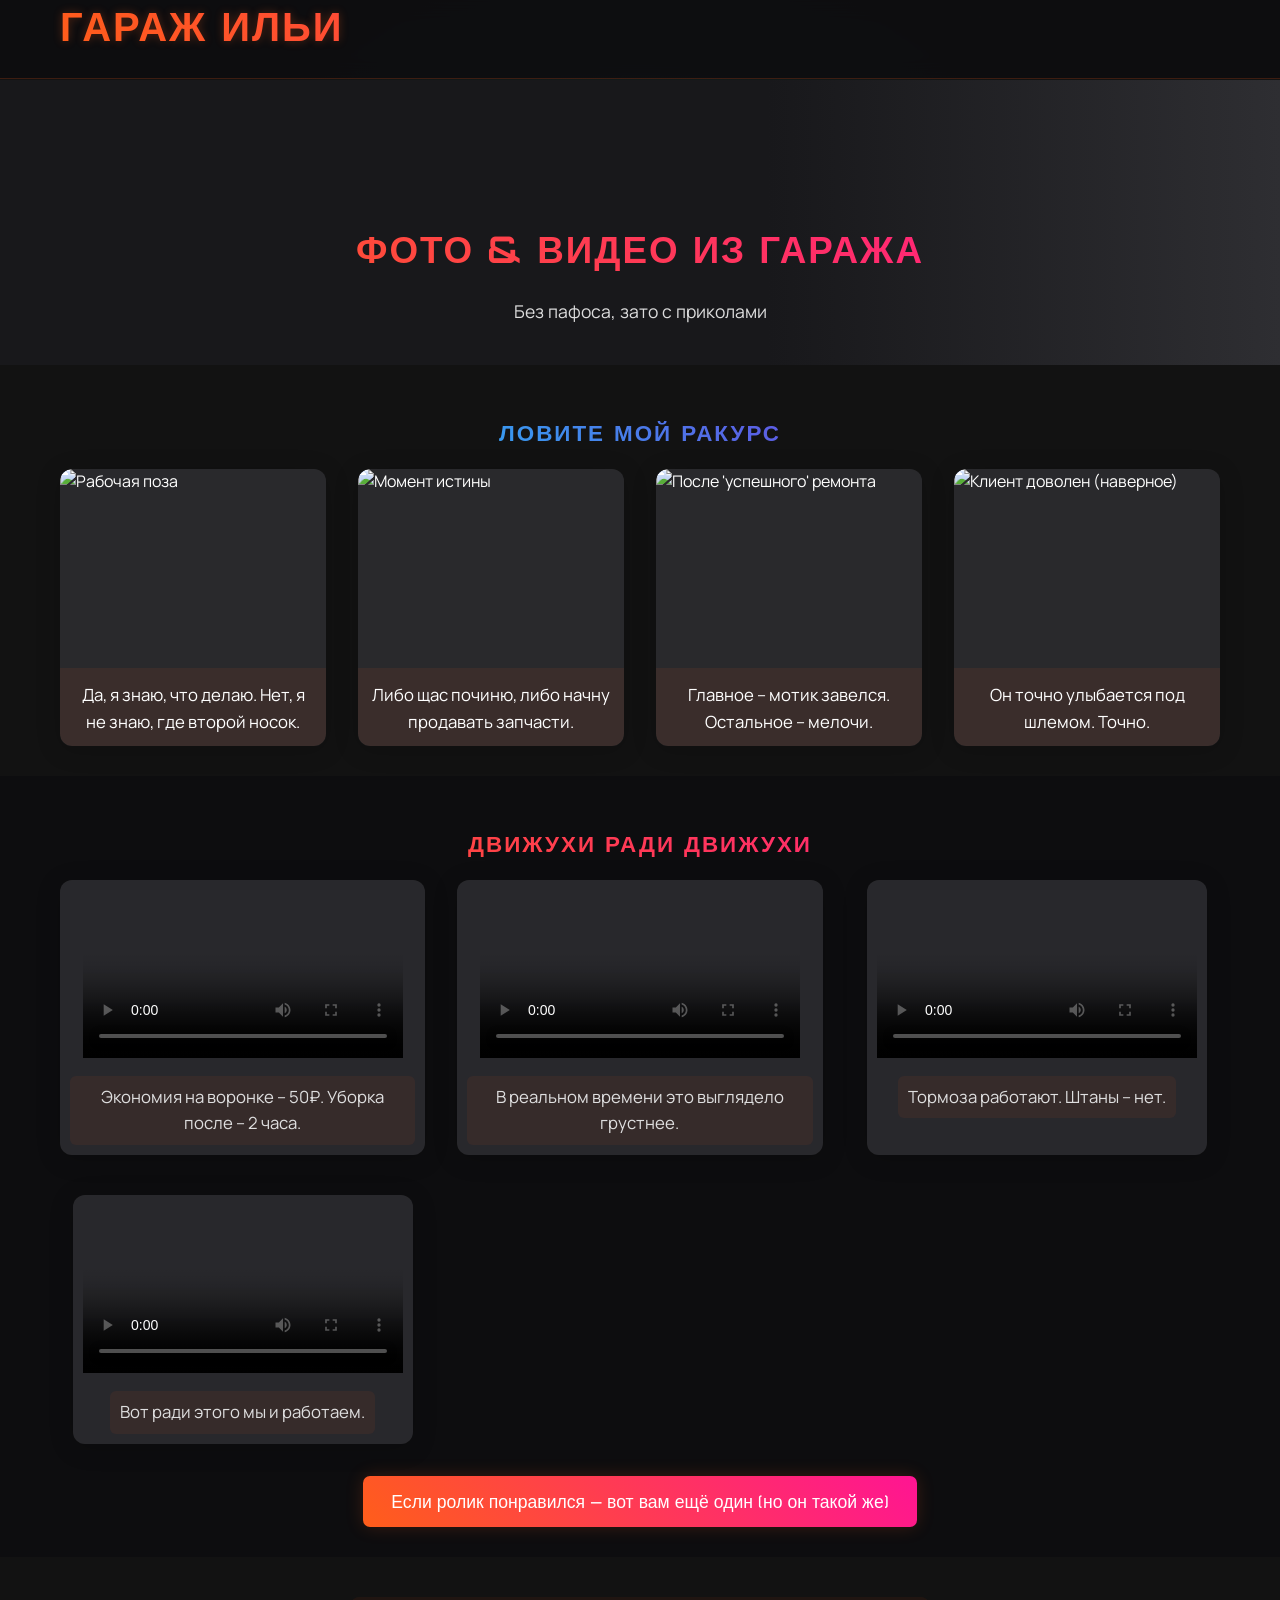
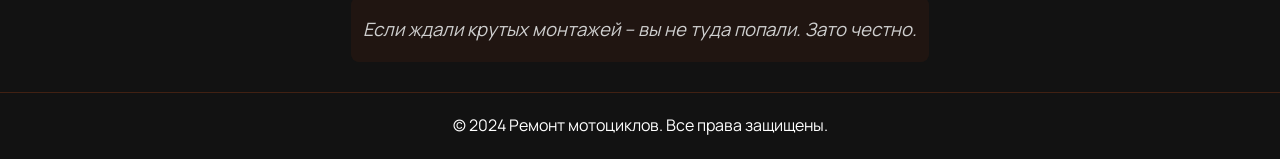
==== garage.html @ 40fdcd0c "Add files via upload" ====
<!DOCTYPE html>
<html lang="ru">
<head>
    <meta charset="UTF-8">
    <meta name="viewport" content="width=device-width, initial-scale=1.0">
    <title>Гараж Ильи | Фото и Видео</title>
    <link rel="stylesheet" href="styles.css">
    <link rel="stylesheet" href="https://cdnjs.cloudflare.com/ajax/libs/font-awesome/6.0.0/css/all.min.css">
</head>
<body>
    <header class="header">
        <div class="container">
            <nav class="main-nav">
                <a href="index.html" class="nav-link">Главная</a>
                <a href="services.html" class="nav-link">Услуги</a>
                <a href="prices.html" class="nav-link">Цены</a>
                <a href="garage.html" class="nav-link active">Галерея</a>
                <a href="reviews.html" class="nav-link">Отзывы</a>
                <a href="contact.html" class="nav-link">Контакты</a>
            </nav>
            <h1>Гараж Ильи</h1>
        </div>
    </header>
    <main>
        <section class="garage-hero">
            <div class="container">
                <h2>Фото & Видео из гаража</h2>
                <p class="subtitle">Без пафоса, зато с приколами</p>
            </div>
        </section>
        <section class="garage-photos">
            <div class="container">
                <h3>Ловите мой ракурс</h3>
                <div class="photo-grid">
                    <div class="photo-item" data-tooltip="Это не грязь, это 'патина опыта'">
                        <img src="Img/photo1.jpg" alt="Рабочая поза">
                        <div class="photo-caption">Да, я знаю, что делаю. Нет, я не знаю, где второй носок.</div>
                    </div>
                    <div class="photo-item" data-tooltip="В раздумьях о смысле жизни и прокладках">
                        <img src="Img/photo2.jpg" alt="Момент истины">
                        <div class="photo-caption">Либо щас починю, либо начну продавать запчасти.</div>
                    </div>
                    <div class="photo-item" data-tooltip="Масло – это не только для двигателя, но и для потолка">
                        <img src="Img/photo3.jpg" alt="После 'успешного' ремонта">
                        <div class="photo-caption">Главное – мотик завелся. Остальное – мелочи.</div>
                    </div>
                    <div class="photo-item" data-tooltip="Он точно улыбается под шлемом. Точно.">
                        <img src="Img/photo4.jpg" alt="Клиент доволен (наверное)">
                        <div class="photo-caption">Он точно улыбается под шлемом. Точно.</div>
                    </div>
                </div>
            </div>
        </section>
        <section class="garage-videos">
            <div class="container">
                <h3>Движухи ради движухи</h3>
                <div class="video-grid">
                    <div class="video-item">
                        <div class="video-wrapper">
                            <video src="Videos/video1.MOV" controls poster="Img/photo1.jpg" width="320"></video>
                            <button class="custom-play-btn" aria-label="Воспроизвести видео"><i class="fas fa-play"></i></button>
                        </div>
                        <div class="video-caption">Экономия на воронке – 50₽. Уборка после – 2 часа.</div>
                    </div>
                    <div class="video-item">
                        <div class="video-wrapper">
                            <video src="Videos/video2.MOV" controls poster="Img/photo2.jpg" width="320"></video>
                            <button class="custom-play-btn" aria-label="Воспроизвести видео"><i class="fas fa-play"></i></button>
                        </div>
                        <div class="video-caption">В реальном времени это выглядело грустнее.</div>
                    </div>
                    <div class="video-item">
                        <div class="video-wrapper">
                            <video src="Videos/video3.MOV" controls poster="Img/photo3.jpg" width="320"></video>
                            <button class="custom-play-btn" aria-label="Воспроизвести видео"><i class="fas fa-play"></i></button>
                        </div>
                        <div class="video-caption">Тормоза работают. Штаны – нет.</div>
                    </div>
                    <div class="video-item">
                        <div class="video-wrapper">
                            <video src="Videos/video4.MOV" controls poster="Img/photo4.jpg" width="320"></video>
                            <button class="custom-play-btn" aria-label="Воспроизвести видео"><i class="fas fa-play"></i></button>
                        </div>
                        <div class="video-caption">Вот ради этого мы и работаем.</div>
                    </div>
                </div>
                <button class="more-video-btn">Если ролик понравился – вот вам ещё один (но он такой же)</button>
            </div>
        </section>
        <section class="garage-final">
            <div class="container">
                <p class="final-text">Если ждали крутых монтажей – вы не туда попали. Зато честно.</p>
            </div>
        </section>
    </main>
    <footer class="footer">
        <div class="container">
            <p>&copy; 2024 Ремонт мотоциклов. Все права защищены.</p>
        </div>
    </footer>
    <script src="script.js"></script>
</body>
</html>
---- styles.css ----
@import url('https://fonts.googleapis.com/css2?family=Orbitron:wght@400;500;700&display=swap');
@import url('https://fonts.googleapis.com/css2?family=Manrope:wght@400;500;600;700&display=swap');
@import url('https://fonts.googleapis.com/css2?family=Bebas+Neue&display=swap');

:root {
    --bg-dark: #0D0D0F;
    --bg-darker: #121212;
    --accent-orange: #FF5E1A;
    --accent-blue: #00F5FF;
    --metal-gray: #2E2E32;
    --text-white: #FFFFFF;
    --gradient-orange-pink: linear-gradient(45deg, #FF5E1A, #FF1493);
    --gradient-blue-purple: linear-gradient(45deg, #00F5FF, #9400D3);
}

* {
    margin: 0;
    padding: 0;
    box-sizing: border-box;
    cursor: none;
}

body {
    font-family: 'Manrope', sans-serif;
    line-height: 1.6;
    color: var(--text-white);
    background: var(--bg-dark);
    background-image: 
        linear-gradient(to bottom, var(--bg-darker), var(--bg-dark)),
        url('data:image/svg+xml,<svg width="20" height="20" viewBox="0 0 20 20" xmlns="http://www.w3.org/2000/svg"><rect width="1" height="1" fill="%232E2E32"/></svg>');
    background-size: cover, 20px 20px;
    position: relative;
    overflow-x: hidden;
    padding-top: 80px;
}

body::before {
    content: '';
    position: fixed;
    top: 0;
    left: 0;
    width: 100%;
    height: 100%;
    background: radial-gradient(circle at 50% 50%, rgba(0, 245, 255, 0.1) 0%, transparent 70%);
    pointer-events: none;
    z-index: -1;
}

.container {
    max-width: 1200px;
    margin: 0 auto;
    padding: 0 20px;
}

h1, h2, h3 {
    font-family: 'Orbitron', sans-serif;
    font-weight: 700;
    text-transform: uppercase;
    letter-spacing: 2px;
}

/* Header */
.header {
    background-color: rgba(13, 13, 15, 0.8);
    backdrop-filter: blur(10px);
    padding: 20px 0;
    position: fixed;
    width: 100%;
    top: -80px;
    z-index: 1000;
    border-bottom: 1px solid rgba(255, 94, 26, 0.2);
    transition: top 0.4s cubic-bezier(.4,0,.2,1), box-shadow 0.3s;
}

.header.header-visible {
    top: 0;
    box-shadow: 0 4px 24px rgba(0,0,0,0.12);
}

.header h1 {
    font-size: 2.5rem;
    background: var(--gradient-orange-pink);
    -webkit-background-clip: text;
    -webkit-text-fill-color: transparent;
    text-shadow: 0 0 10px rgba(255, 94, 26, 0.3);
}

/* Hero Section */
.hero {
    background: linear-gradient(rgba(18,18,18,0.8), rgba(18,18,18,0.8)), url('bgimg/parallax-bg.jpg');
    background-size: cover;
    background-position: center;
    background-attachment: fixed;
    padding-top: 140px;
    padding: 120px 0 60px;
    position: relative;
    overflow: hidden;
}

.hero::before {
    content: '';
    position: absolute;
    top: 0;
    left: 0;
    width: 100%;
    height: 100%;
    background: linear-gradient(45deg, rgba(13, 13, 15, 0.8), rgba(18, 18, 18, 0.8));
    z-index: 1;
}

.hero-content {
    position: relative;
    z-index: 2;
    display: flex;
    align-items: center;
    gap: 40px;
}

.hero-text {
    flex: 1;
}

.hero-text h2 {
    font-size: 3rem;
    margin-bottom: 20px;
    background: var(--gradient-orange-pink);
    -webkit-background-clip: text;
    -webkit-text-fill-color: transparent;
    text-shadow: 0 0 20px rgba(255, 94, 26, 0.3);
}

.hero-text p {
    font-size: 1.2rem;
    color: rgba(255, 255, 255, 0.8);
    margin-bottom: 15px;
}

.hero-image {
    flex: 1;
    position: relative;
}

.hero-image img {
    width: 100%;
    border-radius: 10px;
    box-shadow: 0 0 30px rgba(255, 94, 26, 0.3);
    transition: transform 0.3s ease;
}

.hero-image img:hover {
    transform: scale(1.02);
}

/* Кнопка в hero */
.contact-hero-btn {
    margin-top: 25px;
    background: var(--accent-orange);
    color: var(--text-white);
    border: none;
    padding: 14px 32px;
    border-radius: 6px;
    font-size: 1.1rem;
    font-family: 'Orbitron', sans-serif;
    text-transform: uppercase;
    letter-spacing: 2px;
    box-shadow: 0 0 20px rgba(255, 94, 26, 0.3);
    cursor: pointer;
    transition: background 0.3s, box-shadow 0.3s, transform 0.2s;
    position: relative;
    z-index: 2;
}
.contact-hero-btn:hover {
    background: var(--gradient-orange-pink);
    box-shadow: 0 0 30px rgba(255, 94, 26, 0.5);
    transform: translateY(-2px) scale(1.04);
}

/* Подпись под фото */
.hero-caption {
    margin-top: 12px;
    text-align: center;
    color: var(--accent-orange);
    font-family: 'Orbitron', sans-serif;
    font-size: 1.1rem;
    letter-spacing: 1px;
    text-shadow: 0 0 8px rgba(255,94,26,0.2);
}

/* Декоративный элемент */
.hero-decor {
    position: absolute;
    top: 10px;
    right: 10px;
    width: 32px;
    height: 32px;
    background: radial-gradient(circle, var(--accent-orange) 60%, transparent 100%);
    opacity: 0.5;
    z-index: 1;
    pointer-events: none;
    animation: heroDecorPulse 2.5s infinite alternate;
}
@keyframes heroDecorPulse {
    0% { transform: scale(1); opacity: 0.5; }
    100% { transform: scale(1.3); opacity: 0.8; }
}

/* Анимация появления hero */
.hero-content > * {
    opacity: 0;
    transform: translateY(30px);
    animation: heroFadeIn 1s forwards;
}
.hero-content > .hero-text { animation-delay: 0.2s; }
.hero-content > .hero-image { animation-delay: 0.5s; }
@keyframes heroFadeIn {
    to {
        opacity: 1;
        transform: none;
    }
}

/* Advantages Section */
.advantages {
    padding: 60px 0;
    background-color: var(--metal-gray);
    position: relative;
    background-image: none !important;
}

.advantages h2 {
    text-align: center;
    margin-bottom: 40px;
    font-size: 2.5rem;
    background: var(--gradient-blue-purple);
    -webkit-background-clip: text;
    -webkit-text-fill-color: transparent;
}

.advantages-grid {
    display: grid;
    grid-template-columns: repeat(auto-fit, minmax(250px, 1fr));
    gap: 30px;
}

.advantage-item {
    text-align: center;
    padding: 30px;
    background: rgba(46, 46, 50, 0.5);
    backdrop-filter: blur(10px);
    border-radius: 10px;
    border: 1px solid rgba(255, 255, 255, 0.1);
    transition: all 0.3s ease;
    position: relative;
    overflow: hidden;
}

.advantage-item:hover {
    transform: translateY(-5px);
    box-shadow: 0 0 20px rgba(0, 245, 255, 0.3);
    border-color: var(--accent-blue);
}

.advantage-item i {
    font-size: 2.5rem;
    background: var(--gradient-orange-pink);
    -webkit-background-clip: text;
    -webkit-text-fill-color: transparent;
    margin-bottom: 15px;
}

.advantage-item::before {
    content: '';
    position: absolute;
    top: 0;
    left: 0;
    width: 100%;
    height: 100%;
    background: radial-gradient(circle at center, rgba(255, 94, 26, 0.1) 0%, transparent 70%);
    transition: transform 0.3s ease;
    z-index: 0;
}

.advantage-item:hover::before {
    transform: scale(1.2);
}

.advantage-item > * {
    position: relative;
    z-index: 1;
}

/* Emergency Section */
.emergency {
    padding: 60px 0;
    background: linear-gradient(rgba(18, 18, 18, 0.8), rgba(18, 18, 18, 0.8)), url('bgimg/parallax-bg2.jpg');
    background-size: cover;
    background-position: center;
    background-attachment: fixed;
    text-align: center;
    position: relative;
    overflow: hidden;
}

.emergency-video {
    max-width: 600px;
    margin: 30px auto;
    border-radius: 10px;
    overflow: hidden;
    box-shadow: 0 0 30px rgba(255, 94, 26, 0.3);
    position: relative;
}

.emergency-video video {
    width: 100%;
    height: auto;
    display: block;
    border-radius: 10px;
}

.emergency-video::before {
    content: '';
    position: absolute;
    top: 0;
    left: 0;
    width: 100%;
    height: 100%;
    background: linear-gradient(45deg, rgba(13, 13, 15, 0.7), rgba(18, 18, 18, 0.7));
    z-index: 1;
    pointer-events: none;
}

.emergency-content {
    position: relative;
    z-index: 2;
}

.emergency-content h2 {
    font-size: 2.5rem;
    margin-bottom: 20px;
    background: var(--gradient-orange-pink);
    -webkit-background-clip: text;
    -webkit-text-fill-color: transparent;
}

.emergency-button {
    background: transparent;
    color: var(--text-white);
    border: 2px solid var(--accent-orange);
    padding: 15px 30px;
    font-size: 1.2rem;
    border-radius: 5px;
    cursor: pointer;
    transition: all 0.3s ease;
    position: relative;
    overflow: hidden;
    font-family: 'Orbitron', sans-serif;
    text-transform: uppercase;
    letter-spacing: 2px;
    margin-top: 20px;
}

.emergency-button:hover {
    background: var(--accent-orange);
    box-shadow: 0 0 20px rgba(255, 94, 26, 0.5);
}

/* Services Section */
.services {
    padding: 60px 0;
    background-color: var(--bg-dark);
    position: relative;
    background-image: none !important;
}

.services h2 {
    text-align: center;
    margin-bottom: 40px;
    font-size: 2.5rem;
    background: var(--gradient-blue-purple);
    -webkit-background-clip: text;
    -webkit-text-fill-color: transparent;
}

.services-grid {
    display: grid;
    grid-template-columns: repeat(auto-fit, minmax(300px, 1fr));
    gap: 30px;
}

.service-item {
    padding: 30px;
    background: rgba(46, 46, 50, 0.5);
    backdrop-filter: blur(10px);
    border-radius: 10px;
    border: 1px solid rgba(255, 255, 255, 0.1);
    transition: all 0.3s ease;
    position: relative;
    overflow: hidden;
}

.service-item:hover {
    transform: translateY(-5px);
    box-shadow: 0 0 20px rgba(0, 245, 255, 0.3);
    border-color: var(--accent-blue);
}

.service-item::before {
    content: '';
    position: absolute;
    top: 0;
    left: 0;
    width: 100%;
    height: 100%;
    background: radial-gradient(circle at center, rgba(255, 94, 26, 0.1) 0%, transparent 70%);
    transition: transform 0.3s ease;
    z-index: 0;
}

.service-item:hover::before {
    transform: scale(1.2);
}

.service-item > * {
    position: relative;
    z-index: 1;
}

/* Reviews Section */
.reviews {
    padding: 60px 0;
    background-color: var(--metal-gray);
    position: relative;
    background-image: none !important;
}

.reviews h2 {
    text-align: center;
    margin-bottom: 40px;
    font-size: 2.5rem;
    background: var(--gradient-orange-pink);
    -webkit-background-clip: text;
    -webkit-text-fill-color: transparent;
}

.reviews-grid {
    display: grid;
    grid-template-columns: repeat(auto-fit, minmax(300px, 1fr));
    gap: 30px;
}

.review-item {
    text-align: center;
    padding: 30px;
    background: rgba(46, 46, 50, 0.5);
    backdrop-filter: blur(10px);
    border-radius: 10px;
    border: 1px solid rgba(255, 255, 255, 0.1);
    transition: all 0.3s ease;
    position: relative;
    overflow: hidden;
}

.review-item:hover {
    transform: translateY(-5px);
    box-shadow: 0 0 20px rgba(255, 94, 26, 0.3);
    border-color: var(--accent-orange);
}

.review-item img {
    width: 100px;
    height: 100px;
    border-radius: 50%;
    margin-bottom: 15px;
    border: 2px solid var(--accent-orange);
    box-shadow: 0 0 10px rgba(255, 94, 26, 0.3);
}

.review-item::before {
    content: '';
    position: absolute;
    top: 0;
    left: 0;
    width: 100%;
    height: 100%;
    background: radial-gradient(circle at center, rgba(255, 94, 26, 0.1) 0%, transparent 70%);
    transition: transform 0.3s ease;
    z-index: 0;
}

.review-item:hover::before {
    transform: scale(1.2);
}

.review-item > * {
    position: relative;
    z-index: 1;
}

/* Gallery Section */
.gallery {
    padding: 60px 0;
    background-color: var(--bg-dark);
    position: relative;
    background-image: linear-gradient(rgba(18, 18, 18, 0.8), rgba(18, 18, 18, 0.8)), url('bgimg/parallax-bg1.jpg');
    background-size: cover;
    background-position: center;
    background-attachment: fixed;
}

.gallery h2 {
    text-align: center;
    margin-bottom: 40px;
    font-size: 2.5rem;
    background: var(--gradient-blue-purple);
    -webkit-background-clip: text;
    -webkit-text-fill-color: transparent;
}

.gallery-grid {
    display: grid;
    grid-template-columns: repeat(auto-fit, minmax(300px, 1fr));
    gap: 30px;
}

.gallery-item {
    position: relative;
    overflow: hidden;
}

.gallery-item img {
    width: 100%;
    border-radius: 5px;
    transition: transform 0.5s ease;
}

.gallery-item:hover img {
    transform: scale(1.1);
}

.gallery-item::after {
    content: '';
    position: absolute;
    top: 0;
    left: 0;
    width: 100%;
    height: 100%;
    background: linear-gradient(45deg, rgba(255, 94, 26, 0.2), transparent);
    transition: opacity 0.3s ease;
    opacity: 0;
}

.gallery-item:hover::after {
    opacity: 1;
}

/* Contact Form */
.contact {
    padding: 60px 0;
    background-color: var(--metal-gray);
    position: relative;
    background-image: none !important;
}

.contact h2 {
    text-align: center;
    margin-bottom: 40px;
    font-size: 2.5rem;
    background: var(--gradient-orange-pink);
    -webkit-background-clip: text;
    -webkit-text-fill-color: transparent;
}

.contact-form {
    max-width: 600px;
    margin: 0 auto;
    display: flex;
    flex-direction: column;
    gap: 20px;
}

.contact-form input,
.contact-form textarea {
    padding: 15px;
    background: rgba(46, 46, 50, 0.5);
    backdrop-filter: blur(10px);
    border: 1px solid rgba(255, 255, 255, 0.1);
    border-radius: 5px;
    color: var(--text-white);
    font-size: 1rem;
    transition: all 0.3s ease;
}

.contact-form input:focus,
.contact-form textarea:focus {
    outline: none;
    border-color: var(--accent-orange);
    box-shadow: 0 0 10px rgba(255, 94, 26, 0.3);
}

.contact-form textarea {
    height: 150px;
    resize: vertical;
}

.contact-form button {
    background: transparent;
    color: var(--text-white);
    border: 2px solid var(--accent-orange);
    padding: 15px;
    border-radius: 5px;
    cursor: pointer;
    font-size: 1.1rem;
    transition: all 0.3s ease;
    font-family: 'Orbitron', sans-serif;
    text-transform: uppercase;
    letter-spacing: 2px;
    position: relative;
    overflow: hidden;
}

.contact-form button:hover {
    background: var(--accent-orange);
    box-shadow: 0 0 20px rgba(255, 94, 26, 0.5);
}

.contact-form button::after {
    content: '';
    position: absolute;
    top: -50%;
    left: -50%;
    width: 200%;
    height: 200%;
    background: radial-gradient(circle at center, rgba(255, 94, 26, 0.2) 0%, transparent 70%);
    transform: rotate(45deg);
    transition: transform 0.3s ease;
}

.contact-form button:hover::after {
    transform: rotate(45deg) scale(1.2);
}

/* Counter Section */
.counter {
    padding: 60px 0;
    background: linear-gradient(45deg, var(--bg-dark), var(--metal-gray));
    text-align: center;
    position: relative;
    background-image: none !important;
}

.counter-content {
    display: flex;
    flex-direction: column;
    align-items: center;
    gap: 10px;
}

.counter-content i {
    font-size: 3rem;
    background: var(--gradient-orange-pink);
    -webkit-background-clip: text;
    -webkit-text-fill-color: transparent;
}

.counter-number {
    font-size: 3.5rem;
    font-weight: bold;
    font-family: 'Orbitron', sans-serif;
    background: var(--gradient-blue-purple);
    -webkit-background-clip: text;
    -webkit-text-fill-color: transparent;
    text-shadow: 0 0 20px rgba(0, 245, 255, 0.3);
}

/* Footer */
.footer {
    background-color: var(--bg-darker);
    color: var(--text-white);
    padding: 20px 0;
    text-align: center;
    border-top: 1px solid rgba(255, 94, 26, 0.2);
}

/* Responsive Design */
@media (max-width: 768px) {
    .hero-content {
        flex-direction: column;
    }
    
    .hero-text,
    .hero-image {
        flex: none;
        width: 100%;
    }
    
    .gallery-item {
        grid-template-columns: 1fr;
    }
    
    .header h1 {
        font-size: 2rem;
    }
    
    .hero-text h2 {
        font-size: 2.5rem;
    }
}

/* Кастомный курсор */
.cursor {
    width: 20px;
    height: 20px;
    background: var(--accent-orange);
    border-radius: 50%;
    position: fixed;
    pointer-events: none;
    mix-blend-mode: difference;
    z-index: 9999;
    transition: transform 0.1s ease;
}

.cursor-follower {
    width: 40px;
    height: 40px;
    background: transparent;
    border: 2px solid var(--accent-orange);
    border-radius: 50%;
    position: fixed;
    pointer-events: none;
    z-index: 9998;
    transition: transform 0.3s ease;
}

/* Параллакс эффект */
.parallax-container {
    position: relative;
    overflow: hidden;
    height: 100vh;
}

.parallax-bg {
    position: absolute;
    top: 0;
    left: 0;
    width: 100%;
    height: 100%;
    background-size: cover;
    background-position: center;
    transform: translateZ(-1px) scale(2);
    z-index: -1;
}

.parallax-content {
    position: relative;
    z-index: 1;
    transform: translateZ(0);
}

/* 3D мотоцикл контейнер */
.motorcycle-3d-container {
    position: relative;
    width: 100%;
    height: 500px;
    background: var(--bg-darker);
    border-radius: 10px;
    overflow: hidden;
    margin: 30px 0;
}

#motorcycle-3d {
    width: 100%;
    height: 100%;
}

.controls {
    position: absolute;
    bottom: 20px;
    left: 50%;
    transform: translateX(-50%);
    display: flex;
    gap: 10px;
    z-index: 10;
}

.controls button {
    background: var(--accent-orange);
    color: var(--text-white);
    border: none;
    width: 40px;
    height: 40px;
    border-radius: 50%;
    cursor: pointer;
    display: flex;
    align-items: center;
    justify-content: center;
    transition: all 0.3s ease;
}

.controls button:hover {
    transform: scale(1.1);
    box-shadow: 0 0 15px var(--accent-orange);
}

.controls button i {
    font-size: 1.2rem;
}

/* Анимация вспышки */
@keyframes flash {
    0% { opacity: 0; }
    50% { opacity: 1; }
    100% { opacity: 0; }
}

.flash-effect {
    position: absolute;
    top: 0;
    left: 0;
    width: 100%;
    height: 100%;
    background: radial-gradient(circle at center, rgba(255, 94, 26, 0.5) 0%, transparent 70%);
    animation: flash 0.5s ease;
}

/* Наши работы без фоновой картинки */
.motorcycle-showcase {
    background: var(--bg-darker);
    padding: 80px 0;
}

.showcase-grid {
    display: grid;
    grid-template-columns: repeat(auto-fit, minmax(300px, 1fr));
    gap: 30px;
    margin-top: 40px;
}

.showcase-item {
    position: relative;
    border-radius: 10px;
    overflow: hidden;
    aspect-ratio: 16/9;
    box-shadow: 0 0 20px rgba(0, 0, 0, 0.3);
    transition: transform 0.3s ease;
}

.showcase-item:hover {
    transform: translateY(-10px);
}

.showcase-item img {
    width: 100%;
    height: 100%;
    object-fit: cover;
    transition: transform 0.3s ease;
}

.showcase-item:hover img {
    transform: scale(1.1);
}

.showcase-overlay {
    position: absolute;
    bottom: 0;
    left: 0;
    right: 0;
    padding: 20px;
    background: linear-gradient(to top, rgba(0, 0, 0, 0.8), transparent);
    color: var(--text-white);
    transform: translateY(100%);
    transition: transform 0.3s ease;
}

.showcase-item:hover .showcase-overlay {
    transform: translateY(0);
}

.showcase-overlay h3 {
    font-family: 'Orbitron', sans-serif;
    font-size: 1.5rem;
    margin-bottom: 10px;
    color: var(--accent-orange);
}

.showcase-overlay p {
    font-size: 1rem;
    opacity: 0.9;
}

/* Навигационное меню */
.main-nav {
    display: flex;
    gap: 32px;
    align-items: center;
    margin-bottom: 10px;
}
.nav-link {
    color: var(--text-white);
    text-decoration: none;
    font-family: 'Orbitron', sans-serif;
    font-size: 1.1rem;
    letter-spacing: 1px;
    padding: 8px 18px;
    border-radius: 5px;
    transition: background 0.2s, color 0.2s, box-shadow 0.2s;
    position: relative;
}
.nav-link:hover, .nav-link.active {
    background: var(--gradient-orange-pink);
    color: #fff;
    box-shadow: 0 0 10px rgba(255,94,26,0.3);
}
@media (max-width: 700px) {
    .main-nav {
        gap: 12px;
        flex-wrap: wrap;
        font-size: 0.95rem;
    }
    .nav-link {
        padding: 6px 10px;
        font-size: 1rem;
    }
}

/* --- Стили для страницы услуг --- */
.services-hero {
    padding-top: 140px;
    padding: 120px 0 40px;
    background: linear-gradient(90deg, #18181b 60%, #2e2e32 100%);
    text-align: center;
}
.services-hero h2 {
    font-size: 2.7rem;
    background: var(--gradient-orange-pink);
    -webkit-background-clip: text;
    -webkit-text-fill-color: transparent;
    margin-bottom: 18px;
    letter-spacing: 2px;
    animation: fadeInDown 1s;
}
.services-hero .subtitle {
    color: #fff;
    font-size: 1.2rem;
    opacity: 0.85;
    margin-bottom: 0;
    animation: fadeInDown 1.2s;
}

.services-list {
    background: var(--bg-darker);
    padding: 60px 0 80px;
}
.services-list .container {
    display: grid;
    grid-template-columns: repeat(auto-fit, minmax(320px, 1fr));
    gap: 36px;
}
.service-block {
    background: rgba(46,46,50,0.85);
    border-radius: 16px;
    box-shadow: 0 4px 32px rgba(0,0,0,0.18);
    padding: 36px 28px 32px 28px;
    display: flex;
    flex-direction: column;
    align-items: flex-start;
    position: relative;
    overflow: hidden;
    border: 1.5px solid rgba(255,255,255,0.07);
    transition: transform 0.3s, box-shadow 0.3s, border 0.3s;
    opacity: 0;
    transform: translateY(40px);
    animation: serviceFadeIn 0.9s forwards;
}
.service-block:nth-child(1) { animation-delay: 0.1s; }
.service-block:nth-child(2) { animation-delay: 0.2s; }
.service-block:nth-child(3) { animation-delay: 0.3s; }
.service-block:nth-child(4) { animation-delay: 0.4s; }
.service-block:nth-child(5) { animation-delay: 0.5s; }
.service-block:nth-child(6) { animation-delay: 0.6s; }
.service-block:hover {
    transform: translateY(-8px) scale(1.025);
    box-shadow: 0 8px 40px 0 rgba(255,94,26,0.18), 0 2px 8px 0 rgba(0,0,0,0.12);
    border: 1.5px solid var(--accent-orange);
}
.service-icon {
    font-size: 2.7rem;
    margin-bottom: 18px;
    color: var(--accent-orange);
    background: var(--gradient-orange-pink);
    -webkit-background-clip: text;
    -webkit-text-fill-color: transparent;
    filter: drop-shadow(0 0 8px rgba(255,94,26,0.18));
    transition: transform 0.3s, filter 0.3s;
    animation: iconPop 0.7s;
}
.service-block:hover .service-icon {
    transform: scale(1.18) rotate(-6deg);
    filter: drop-shadow(0 0 18px rgba(255,94,26,0.35));
}
.service-block h3 {
    font-size: 1.5rem;
    margin-bottom: 10px;
    color: var(--accent-orange);
    font-family: 'Orbitron', sans-serif;
    letter-spacing: 1px;
}
.service-subtitle {
    font-size: 1.1rem;
    color: #fff;
    opacity: 0.85;
    margin-bottom: 16px;
}
.service-block ul {
    margin-bottom: 18px;
    padding-left: 0;
    list-style: none;
}
.service-block ul li {
    font-size: 1.05rem;
    margin-bottom: 7px;
    color: #fff;
    opacity: 0.93;
    display: flex;
    align-items: center;
    gap: 7px;
    transition: color 0.2s;
}
.service-block ul li::before {
    content: '';
    display: inline-block;
    width: 8px;
    height: 8px;
    border-radius: 50%;
    background: var(--accent-orange);
    margin-right: 10px;
    opacity: 0.7;
}
.service-block ul li span {
    font-size: 1.1em;
}
.service-feature {
    margin-top: 10px;
    font-size: 1.05rem;
    color: var(--accent-orange);
    font-style: italic;
    background: rgba(255,94,26,0.08);
    border-radius: 6px;
    padding: 8px 14px;
    box-shadow: 0 0 10px rgba(255,94,26,0.08);
    transition: background 0.3s, color 0.3s;
    cursor: pointer;
    animation: featurePop 0.8s;
}
.service-feature:hover {
    background: var(--gradient-orange-pink);
    color: #fff;
    box-shadow: 0 0 18px rgba(255,94,26,0.18);
}

@keyframes fadeInDown {
    from { opacity: 0; transform: translateY(-30px); }
    to { opacity: 1; transform: none; }
}
@keyframes serviceFadeIn {
    to { opacity: 1; transform: none; }
}
@keyframes iconPop {
    0% { transform: scale(0.7); opacity: 0; }
    80% { transform: scale(1.2); opacity: 1; }
    100% { transform: scale(1); }
}
@keyframes featurePop {
    0% { transform: scale(0.7); opacity: 0; }
    80% { transform: scale(1.1); opacity: 1; }
    100% { transform: scale(1); }
}

/* Призыв к действию */
.services-cta {
    background: linear-gradient(90deg, #18181b 60%, #2e2e32 100%);
    padding: 60px 0 40px;
    text-align: center;
}
.services-cta h2 {
    font-size: 2.2rem;
    background: var(--gradient-orange-pink);
    -webkit-background-clip: text;
    -webkit-text-fill-color: transparent;
    margin-bottom: 24px;
    letter-spacing: 1px;
    animation: fadeInDown 1s;
}
.cta-buttons {
    display: flex;
    justify-content: center;
    gap: 24px;
    margin-bottom: 18px;
    flex-wrap: wrap;
}
.cta-btn {
    display: flex;
    align-items: center;
    gap: 10px;
    background: var(--accent-orange);
    color: #fff;
    font-family: 'Orbitron', sans-serif;
    font-size: 1.1rem;
    padding: 14px 28px;
    border-radius: 7px;
    text-decoration: none;
    box-shadow: 0 0 18px rgba(255,94,26,0.18);
    transition: background 0.3s, box-shadow 0.3s, transform 0.2s;
    margin-bottom: 8px;
    position: relative;
    z-index: 2;
}
.cta-btn.telegram {
    background: linear-gradient(90deg, #00F5FF 0%, #FF5E1A 100%);
}
.cta-btn.phone {
    background: linear-gradient(90deg, #FF5E1A 0%, #9400D3 100%);
}
.cta-btn:hover {
    background: var(--gradient-orange-pink);
    box-shadow: 0 0 30px rgba(255,94,26,0.25);
    transform: translateY(-2px) scale(1.04);
}
.cta-btn i {
    font-size: 1.3em;
}
.cta-note {
    color: #fff;
    opacity: 0.8;
    font-size: 1.05rem;
    margin-top: 10px;
}

/* Адаптивность */
@media (max-width: 900px) {
    .services-list .container {
        grid-template-columns: 1fr;
        gap: 24px;
    }
    .service-block {
        padding: 28px 12px 24px 12px;
    }
    .services-hero {
        padding-top: 90px;
    }
}
@media (max-width: 600px) {
    .services-hero h2 {
        font-size: 1.5rem;
    }
    .services-cta h2 {
        font-size: 1.2rem;
    }
    .cta-btn {
        font-size: 1rem;
        padding: 10px 12px;
    }
}

/* --- Стили для страницы цен и калькулятора --- */
.prices-hero {
    padding: 140px 0 40px;
    background: linear-gradient(90deg, #18181b 60%, #2e2e32 100%);
    text-align: center;
}
.prices-hero h2 {
    font-size: 2.5rem;
    background: var(--gradient-orange-pink);
    -webkit-background-clip: text;
    -webkit-text-fill-color: transparent;
    margin-bottom: 18px;
    letter-spacing: 2px;
    animation: fadeInDown 1s;
}
.prices-hero .subtitle {
    color: #fff;
    font-size: 1.15rem;
    opacity: 0.85;
    margin-bottom: 0;
    animation: fadeInDown 1.2s;
}

.prices-table-section {
    background: var(--bg-darker);
    padding: 50px 0 30px;
}
.prices-table-section h3 {
    text-align: center;
    font-size: 1.5rem;
    margin-bottom: 18px;
    background: var(--gradient-blue-purple);
    -webkit-background-clip: text;
    -webkit-text-fill-color: transparent;
}
.prices-table {
    width: 100%;
    border-collapse: collapse;
    background: rgba(46,46,50,0.85);
    border-radius: 12px;
    overflow: hidden;
    margin-bottom: 18px;
    box-shadow: 0 4px 32px rgba(0,0,0,0.10);
    font-size: 1.08rem;
}
.prices-table th, .prices-table td {
    padding: 16px 12px;
    text-align: left;
}
.prices-table th {
    background: var(--gradient-orange-pink);
    color: #fff;
    font-family: 'Orbitron', sans-serif;
    font-size: 1.1rem;
    letter-spacing: 1px;
}
.prices-table tr:nth-child(even) td {
    background: rgba(255,255,255,0.03);
}
.prices-table tr:hover td {
    background: rgba(255,94,26,0.08);
    transition: background 0.2s;
}
.prices-feature {
    color: var(--accent-orange);
    font-style: italic;
    text-align: right;
    margin-top: 8px;
    font-size: 1.05rem;
    opacity: 0.85;
}

.prices-calc-section {
    background: var(--bg-dark);
    padding: 50px 0 30px;
}
.prices-calc-section h3 {
    text-align: center;
    font-size: 1.5rem;
    margin-bottom: 18px;
    background: var(--gradient-orange-pink);
    -webkit-background-clip: text;
    -webkit-text-fill-color: transparent;
}
.calc-steps {
    max-width: 600px;
    margin: 0 auto;
    background: rgba(46,46,50,0.85);
    border-radius: 14px;
    box-shadow: 0 4px 32px rgba(0,0,0,0.10);
    padding: 32px 18px 24px 18px;
    display: flex;
    flex-direction: column;
    gap: 22px;
}
.calc-step-title {
    font-family: 'Orbitron', sans-serif;
    color: var(--accent-orange);
    font-size: 1.08rem;
    margin-bottom: 8px;
    display: block;
}
.calc-options {
    display: flex;
    gap: 16px;
    flex-wrap: wrap;
    margin-bottom: 6px;
}
.calc-btn {
    background: var(--gradient-orange-pink);
    color: #fff;
    border: none;
    border-radius: 7px;
    padding: 12px 18px;
    font-size: 1.05rem;
    font-family: 'Orbitron', sans-serif;
    cursor: pointer;
    transition: background 0.2s, box-shadow 0.2s, transform 0.15s;
    box-shadow: 0 0 10px rgba(255,94,26,0.10);
    margin-bottom: 6px;
    position: relative;
    z-index: 2;
    outline: none;
}
.calc-btn span {
    font-size: 0.95em;
    opacity: 0.8;
    margin-left: 4px;
}
.calc-btn.selected, .calc-btn:active {
    background: var(--gradient-blue-purple);
    color: #fff;
    box-shadow: 0 0 18px rgba(0,245,255,0.18);
    transform: scale(1.07);
}
.calc-btn:hover {
    background: var(--accent-orange);
    color: #fff;
    box-shadow: 0 0 18px rgba(255,94,26,0.18);
    transform: scale(1.04);
}
.calc-result {
    margin-top: 10px;
    font-size: 1.15rem;
    color: var(--accent-orange);
    font-family: 'Orbitron', sans-serif;
    background: rgba(255,94,26,0.08);
    border-radius: 6px;
    padding: 12px 16px;
    min-height: 36px;
    box-shadow: 0 0 10px rgba(255,94,26,0.08);
    text-align: center;
    transition: background 0.3s, color 0.3s;
}

.prices-actions-section {
    background: var(--bg-darker);
    padding: 50px 0 30px;
}
.prices-actions-section h3 {
    text-align: center;
    font-size: 1.5rem;
    margin-bottom: 18px;
    background: var(--gradient-blue-purple);
    -webkit-background-clip: text;
    -webkit-text-fill-color: transparent;
}
.actions-list {
    list-style: none;
    padding: 0;
    margin: 0 0 12px 0;
    display: flex;
    flex-direction: column;
    gap: 10px;
    align-items: center;
}
.actions-list li {
    font-size: 1.08rem;
    color: #fff;
    background: rgba(255,94,26,0.08);
    border-radius: 6px;
    padding: 10px 18px;
    box-shadow: 0 0 10px rgba(255,94,26,0.08);
    transition: background 0.3s, color 0.3s;
    font-family: 'Manrope', sans-serif;
}
.actions-list li span {
    opacity: 0.7;
    margin-left: 6px;
    font-size: 0.97em;
}
.actions-list li:hover {
    background: var(--gradient-orange-pink);
    color: #fff;
}
.actions-feature {
    color: var(--accent-orange);
    font-style: italic;
    text-align: right;
    margin-top: 8px;
    font-size: 1.05rem;
    opacity: 0.85;
}

.prices-parts-section {
    background: var(--bg-dark);
    padding: 50px 0 30px;
}
.prices-parts-section h3 {
    text-align: center;
    font-size: 1.5rem;
    margin-bottom: 18px;
    background: var(--gradient-orange-pink);
    -webkit-background-clip: text;
    -webkit-text-fill-color: transparent;
}
.parts-list {
    list-style: none;
    padding: 0;
    margin: 0 0 12px 0;
    display: flex;
    flex-direction: column;
    gap: 10px;
    align-items: center;
}
.parts-list li {
    font-size: 1.08rem;
    color: #fff;
    background: rgba(0,245,255,0.08);
    border-radius: 6px;
    padding: 10px 18px;
    box-shadow: 0 0 10px rgba(0,245,255,0.08);
    transition: background 0.3s, color 0.3s;
    font-family: 'Manrope', sans-serif;
}
.parts-list li span {
    opacity: 0.7;
    margin-left: 6px;
    font-size: 0.97em;
}
.parts-list li:hover {
    background: var(--gradient-blue-purple);
    color: #fff;
}
.parts-feature {
    color: var(--accent-blue);
    font-style: italic;
    text-align: right;
    margin-top: 8px;
    font-size: 1.05rem;
    opacity: 0.85;
}

.prices-video-section {
    background: var(--bg-darker);
    padding: 50px 0 30px;
    text-align: center;
}
.prices-video-section h3 {
    font-size: 1.5rem;
    background: var(--gradient-orange-pink);
    -webkit-background-clip: text;
    -webkit-text-fill-color: transparent;
    margin-bottom: 18px;
}
.video-block {
    display: flex;
    justify-content: center;
    margin-bottom: 12px;
}
.video-caption {
    color: #fff;
    opacity: 0.85;
    font-size: 1.05rem;
    margin-top: 8px;
    text-align: center;
}

.prices-cta-section {
    background: linear-gradient(90deg, #18181b 60%, #2e2e32 100%);
    padding: 60px 0 40px;
    text-align: center;
}
.prices-cta-section h2 {
    font-size: 2.2rem;
    background: var(--gradient-orange-pink);
    -webkit-background-clip: text;
    -webkit-text-fill-color: transparent;
    margin-bottom: 24px;
    letter-spacing: 1px;
    animation: fadeInDown 1s;
}

/* Адаптивность */
@media (max-width: 900px) {
    .prices-table th, .prices-table td {
        padding: 10px 6px;
    }
    .calc-steps {
        padding: 18px 4px 12px 4px;
    }
}
@media (max-width: 600px) {
    .prices-hero h2 {
        font-size: 1.2rem;
    }
    .prices-cta-section h2 {
        font-size: 1.1rem;
    }
    .calc-btn {
        font-size: 0.95rem;
        padding: 8px 8px;
    }
}

/* Parallax background for services-list */
.services-list.parallax-container {
    position: relative;
    overflow: hidden;
}
.services-list .parallax-bg {
    position: absolute;
    top: 0;
    left: 0;
    width: 100%;
    height: 100%;
    background-size: cover;
    background-position: center;
    z-index: 0;
    opacity: 0.35;
    pointer-events: none;
    transition: opacity 0.3s;
}
.services-list .parallax-content {
    position: relative;
    z-index: 1;
}

/* --- Стили для страницы гаража --- */
.garage-hero {
    padding: 140px 0 40px;
    background: linear-gradient(90deg, #18181b 60%, #2e2e32 100%);
    text-align: center;
}
.garage-hero h2 {
    font-size: 2.3rem;
    background: var(--gradient-orange-pink);
    -webkit-background-clip: text;
    -webkit-text-fill-color: transparent;
    margin-bottom: 18px;
    letter-spacing: 2px;
    animation: fadeInDown 1s;
}
.garage-hero .subtitle {
    color: #fff;
    font-size: 1.1rem;
    opacity: 0.85;
    margin-bottom: 0;
    animation: fadeInDown 1.2s;
}

.garage-photos {
    background: var(--bg-darker);
    padding: 50px 0 30px;
}
.garage-photos h3 {
    text-align: center;
    font-size: 1.4rem;
    margin-bottom: 18px;
    background: var(--gradient-blue-purple);
    -webkit-background-clip: text;
    -webkit-text-fill-color: transparent;
}
.photo-grid {
    display: grid;
    grid-template-columns: repeat(auto-fit, minmax(260px, 1fr));
    gap: 32px;
    justify-items: center;
}
.photo-item {
    position: relative;
    border-radius: 12px;
    overflow: hidden;
    box-shadow: 0 4px 24px rgba(0,0,0,0.18);
    background: rgba(46,46,50,0.85);
    transition: transform 0.3s, box-shadow 0.3s;
    cursor: pointer;
    animation: serviceFadeIn 0.9s forwards;
}
.photo-item:hover {
    transform: translateY(-8px) scale(1.03);
    box-shadow: 0 8px 40px 0 rgba(255,94,26,0.18), 0 2px 8px 0 rgba(0,0,0,0.12);
}
.photo-item img {
    width: 100%;
    display: block;
    border-radius: 12px 12px 0 0;
    object-fit: cover;
    aspect-ratio: 4/3;
    transition: filter 0.3s;
}
.photo-caption {
    padding: 14px 12px 10px 12px;
    color: #fff;
    font-size: 1.05rem;
    background: rgba(255,94,26,0.08);
    border-radius: 0 0 12px 12px;
    text-align: center;
    min-height: 48px;
}
/* Всплывающая подсказка */
.photo-item::after {
    content: attr(data-tooltip);
    position: absolute;
    left: 50%;
    bottom: 100%;
    transform: translateX(-50%) translateY(-10px);
    background: var(--gradient-orange-pink);
    color: #fff;
    padding: 8px 18px;
    border-radius: 8px;
    font-size: 1rem;
    white-space: pre-line;
    opacity: 0;
    pointer-events: none;
    transition: opacity 0.25s, transform 0.25s;
    z-index: 10;
    box-shadow: 0 4px 16px rgba(255,94,26,0.18);
    font-family: 'Manrope', sans-serif;
}
.photo-item:hover::after {
    opacity: 1;
    transform: translateX(-50%) translateY(-18px) scale(1.04);
}

.garage-videos {
    background: var(--bg-dark);
    padding: 50px 0 30px;
}
.garage-videos h3 {
    text-align: center;
    font-size: 1.4rem;
    margin-bottom: 18px;
    background: var(--gradient-orange-pink);
    -webkit-background-clip: text;
    -webkit-text-fill-color: transparent;
}
.video-grid {
    display: grid;
    grid-template-columns: repeat(auto-fit, minmax(320px, 1fr));
    gap: 32px;
    justify-items: center;
}
.video-item {
    background: rgba(46,46,50,0.85);
    border-radius: 12px;
    box-shadow: 0 4px 24px rgba(0,0,0,0.18);
    padding: 18px 10px 10px 10px;
    display: flex;
    flex-direction: column;
    align-items: center;
    margin-bottom: 8px;
    animation: serviceFadeIn 0.9s forwards;
}
.video-caption {
    color: #fff;
    font-size: 1.05rem;
    margin-top: 10px;
    text-align: center;
    background: rgba(255,94,26,0.08);
    border-radius: 6px;
    padding: 8px 10px;
    min-height: 36px;
}
.more-video-btn {
    margin: 24px auto 0 auto;
    display: block;
    background: var(--gradient-orange-pink);
    color: #fff;
    border: none;
    border-radius: 7px;
    padding: 14px 28px;
    font-size: 1.1rem;
    font-family: 'Orbitron', sans-serif;
    cursor: pointer;
    box-shadow: 0 0 18px rgba(255,94,26,0.18);
    transition: background 0.3s, box-shadow 0.3s, transform 0.2s;
    position: relative;
    z-index: 2;
}
.more-video-btn:hover {
    background: var(--gradient-blue-purple);
    color: #fff;
    box-shadow: 0 0 30px rgba(0,245,255,0.18);
    transform: translateY(-2px) scale(1.04);
}

.garage-final {
    background: var(--bg-darker);
    padding: 40px 0 30px;
    text-align: center;
}
.final-text {
    color: #fff;
    opacity: 0.8;
    font-size: 1.15rem;
    font-style: italic;
    background: rgba(255,94,26,0.08);
    border-radius: 8px;
    padding: 18px 12px;
    display: inline-block;
    margin: 0 auto;
}

@media (max-width: 900px) {
    .photo-grid, .video-grid {
        grid-template-columns: 1fr;
        gap: 18px;
    }
    .garage-hero {
        padding-top: 100px;
    }
}

/* Кастомная кнопка play для видео */
.video-wrapper {
    position: relative;
    display: inline-block;
}
.custom-play-btn {
    position: absolute;
    left: 50%;
    top: 50%;
    transform: translate(-50%, -50%);
    background: var(--gradient-orange-pink);
    color: #fff;
    border: none;
    border-radius: 50%;
    width: 64px;
    height: 64px;
    font-size: 2.2rem;
    display: flex;
    align-items: center;
    justify-content: center;
    box-shadow: 0 0 24px rgba(255,94,26,0.18);
    cursor: pointer;
    opacity: 0.92;
    z-index: 5;
    transition: background 0.2s, transform 0.2s, opacity 0.2s;
    outline: none;
    animation: iconPop 0.7s;
}
.custom-play-btn:hover {
    background: var(--gradient-blue-purple);
    color: #fff;
    transform: translate(-50%, -50%) scale(1.08);
    opacity: 1;
}
.custom-play-btn:active {
    transform: translate(-50%, -50%) scale(0.96);
}
.video-wrapper video[controls] + .custom-play-btn {
    display: none;
}

/* --- Стили для страницы отзывов --- */
.reviews-hero {
    padding: 140px 0 40px;
    background: linear-gradient(90deg, #18181b 60%, #2e2e32 100%);
    text-align: center;
}
.reviews-hero h2 {
    font-size: 2.3rem;
    background: var(--gradient-orange-pink);
    -webkit-background-clip: text;
    -webkit-text-fill-color: transparent;
    margin-bottom: 18px;
    letter-spacing: 2px;
    animation: fadeInDown 1s;
}
.reviews-hero .subtitle {
    color: #fff;
    font-size: 1.1rem;
    opacity: 0.85;
    margin-bottom: 0;
    animation: fadeInDown 1.2s;
}

.reviews-videos {
    background: var(--bg-darker);
    padding: 50px 0 30px;
}
.reviews-videos h3 {
    text-align: center;
    font-size: 1.4rem;
    margin-bottom: 18px;
    background: var(--gradient-blue-purple);
    -webkit-background-clip: text;
    -webkit-text-fill-color: transparent;
}

.reviews-texts {
    background: var(--bg-dark);
    padding: 50px 0 30px;
}
.reviews-texts h3 {
    text-align: center;
    font-size: 1.4rem;
    margin-bottom: 18px;
    background: var(--gradient-orange-pink);
    -webkit-background-clip: text;
    -webkit-text-fill-color: transparent;
}
.text-reviews {
    display: flex;
    flex-direction: column;
    gap: 18px;
    max-width: 700px;
    margin: 0 auto 18px auto;
}
.text-review {
    background: rgba(46,46,50,0.85);
    border-radius: 10px;
    box-shadow: 0 4px 24px rgba(0,0,0,0.10);
    padding: 18px 16px 12px 16px;
    color: #fff;
    font-size: 1.08rem;
    position: relative;
    animation: serviceFadeIn 0.9s forwards;
}
.review-author {
    color: var(--accent-orange);
    font-family: 'Orbitron', sans-serif;
    font-size: 1.05rem;
    margin-bottom: 6px;
}
.fake-review {
    color: var(--accent-blue);
    font-style: italic;
    background: rgba(0,245,255,0.08);
    border: 1.5px dashed var(--accent-blue);
    margin-top: 8px;
    animation: featurePop 0.8s;
}
.fake-btn {
    display: block;
    margin: 0 auto 0 auto;
    background: var(--gradient-orange-pink);
    color: #fff;
    border: none;
    border-radius: 7px;
    padding: 12px 28px;
    font-size: 1.1rem;
    font-family: 'Orbitron', sans-serif;
    cursor: pointer;
    box-shadow: 0 0 18px rgba(255,94,26,0.18);
    transition: background 0.3s, box-shadow 0.3s, transform 0.2s;
    position: relative;
    z-index: 2;
    animation: blink 1.2s infinite alternate;
}
@keyframes blink {
    0% { box-shadow: 0 0 18px rgba(255,94,26,0.18); opacity: 1; }
    100% { box-shadow: 0 0 30px rgba(255,94,26,0.35); opacity: 0.7; }
}
.fake-btn:hover {
    background: var(--gradient-blue-purple);
    color: #fff;
    transform: scale(1.04);
}

.reviews-form {
    background: var(--bg-darker);
    padding: 50px 0 30px;
}
.reviews-form h3 {
    text-align: center;
    font-size: 1.3rem;
    margin-bottom: 18px;
    background: var(--gradient-blue-purple);
    -webkit-background-clip: text;
    -webkit-text-fill-color: transparent;
}
#review-form {
    max-width: 500px;
    margin: 0 auto;
    display: flex;
    flex-direction: column;
    gap: 16px;
}
#review-form input[type="text"],
#review-form textarea {
    padding: 12px;
    background: rgba(46, 46, 50, 0.5);
    border: 1px solid rgba(255, 255, 255, 0.1);
    border-radius: 5px;
    color: var(--text-white);
    font-size: 1rem;
    transition: all 0.3s ease;
}
#review-form input[type="file"] {
    color: #fff;
    font-size: 1rem;
}
#review-form textarea {
    height: 100px;
    resize: vertical;
}
.submit-btn {
    background: var(--gradient-orange-pink);
    color: #fff;
    border: none;
    border-radius: 7px;
    padding: 12px 28px;
    font-size: 1.1rem;
    font-family: 'Orbitron', sans-serif;
    cursor: pointer;
    box-shadow: 0 0 18px rgba(255,94,26,0.18);
    transition: background 0.3s, box-shadow 0.3s, transform 0.2s;
    position: relative;
    z-index: 2;
}
.submit-btn:hover {
    background: var(--gradient-blue-purple);
    color: #fff;
    transform: scale(1.04);
}

/* Модальное окно */
.modal {
    display: none;
    position: fixed;
    top: 0; left: 0; right: 0; bottom: 0;
    background: rgba(0,0,0,0.6);
    z-index: 9999;
    align-items: center;
    justify-content: center;
}
.modal.active {
    display: flex;
}
.modal-content {
    background: #222;
    color: #fff;
    border-radius: 12px;
    padding: 32px 24px;
    text-align: center;
    box-shadow: 0 8px 40px 0 rgba(255,94,26,0.18), 0 2px 8px 0 rgba(0,0,0,0.12);
    min-width: 280px;
}
.modal-btn {
    margin: 16px 10px 0 10px;
    background: var(--gradient-orange-pink);
    color: #fff;
    border: none;
    border-radius: 7px;
    padding: 10px 18px;
    font-size: 1rem;
    font-family: 'Orbitron', sans-serif;
    cursor: pointer;
    box-shadow: 0 0 18px rgba(255,94,26,0.18);
    transition: background 0.3s, box-shadow 0.3s, transform 0.2s;
}
.modal-btn:hover {
    background: var(--gradient-blue-purple);
    color: #fff;
    transform: scale(1.04);
}

@media (max-width: 900px) {
    .reviews-hero {
        padding-top: 100px;
    }
    .text-reviews {
        gap: 10px;
    }
}

/* --- Стили для страницы контактов --- */
.contact-hero {
    padding: 140px 0 40px;
    background: linear-gradient(90deg, #18181b 60%, #2e2e32 100%);
    text-align: center;
}
.contact-hero h1 {
    font-size: 2.3rem;
    background: var(--gradient-orange-pink);
    -webkit-background-clip: text;
    -webkit-text-fill-color: transparent;
    margin-bottom: 18px;
    letter-spacing: 2px;
    animation: fadeInDown 1s;
}
.contact-hero .subtitle {
    color: #fff;
    font-size: 1.1rem;
    opacity: 0.85;
    margin-bottom: 0;
    animation: fadeInDown 1.2s;
}

.contact-flex {
    display: flex;
    gap: 48px;
    align-items: flex-start;
    justify-content: space-between;
    flex-wrap: wrap;
    margin-top: 40px;
}
.contact-address, .contact-ways {
    flex: 1 1 340px;
    min-width: 320px;
}
.contact-address h2, .contact-ways h2 {
    font-size: 1.4rem;
    margin-bottom: 18px;
    background: var(--gradient-blue-purple);
    -webkit-background-clip: text;
    -webkit-text-fill-color: transparent;
}
.address-text {
    font-size: 1.08rem;
    margin-bottom: 16px;
    color: #fff;
    background: rgba(255,94,26,0.08);
    border-radius: 8px;
    padding: 10px 14px;
    position: relative;
    cursor: pointer;
    transition: background 0.2s;
}
.address-text[data-tooltip]:after {
    content: attr(title);
    position: absolute;
    left: 50%;
    bottom: 110%;
    transform: translateX(-50%);
    background: var(--gradient-orange-pink);
    color: #fff;
    padding: 10px 18px;
    border-radius: 8px;
    font-size: 1rem;
    white-space: pre-line;
    opacity: 1;
    pointer-events: none;
    z-index: 10;
    box-shadow: 0 4px 16px rgba(255,94,26,0.18);
    font-family: 'Manrope', sans-serif;
}
.map-block {
    margin: 18px 0 18px 0;
    border-radius: 12px;
    overflow: hidden;
    box-shadow: 0 4px 24px rgba(0,0,0,0.18);
}
.garage-photo {
    margin-top: 18px;
    text-align: center;
}
.garage-photo img {
    width: 100%;
    max-width: 340px;
    border-radius: 12px;
    box-shadow: 0 4px 24px rgba(255,94,26,0.18);
}
.garage-caption {
    margin-top: 8px;
    color: #fff;
    font-size: 1.05rem;
    background: rgba(255,94,26,0.08);
    border-radius: 8px;
    padding: 8px 10px;
    display: inline-block;
}
.contact-methods {
    display: flex;
    flex-direction: column;
    gap: 22px;
    margin-bottom: 18px;
}
.contact-method {
    background: rgba(46,46,50,0.85);
    border-radius: 10px;
    box-shadow: 0 4px 24px rgba(0,0,0,0.10);
    padding: 18px 16px 12px 16px;
    color: #fff;
    font-size: 1.08rem;
    position: relative;
    display: flex;
    flex-direction: column;
    align-items: flex-start;
    gap: 6px;
}
.contact-method i {
    font-size: 1.5rem;
    margin-right: 10px;
    background: var(--gradient-orange-pink);
    -webkit-background-clip: text;
    -webkit-text-fill-color: transparent;
}
.method-title {
    font-family: 'Orbitron', sans-serif;
    font-size: 1.1rem;
    color: var(--accent-orange);
    margin-bottom: 2px;
}
.contact-link {
    color: var(--accent-blue);
    font-size: 1.1rem;
    text-decoration: underline;
    transition: color 0.2s;
}
.contact-link:hover {
    color: var(--accent-orange);
}
.method-desc {
    font-size: 0.98rem;
    color: #fff;
    opacity: 0.8;
    margin-top: 2px;
}
.qr-block {
    margin-top: 24px;
    text-align: center;
}
.qr-block img {
    width: 120px;
    height: 120px;
    border-radius: 16px;
    box-shadow: 0 4px 24px rgba(0,245,255,0.18);
}
.qr-caption {
    margin-top: 8px;
    color: #fff;
    font-size: 1.05rem;
    background: rgba(0,245,255,0.08);
    border-radius: 8px;
    padding: 8px 10px;
    display: inline-block;
}
.schedule-table {
    width: 100%;
    border-collapse: collapse;
    background: rgba(46,46,50,0.85);
    border-radius: 12px;
    overflow: hidden;
    margin-bottom: 18px;
    box-shadow: 0 4px 32px rgba(0,0,0,0.10);
    font-size: 1.08rem;
}
.schedule-table th, .schedule-table td {
    padding: 16px 12px;
    text-align: left;
}
.schedule-table th {
    background: var(--gradient-orange-pink);
    color: #fff;
    font-family: 'Orbitron', sans-serif;
    font-size: 1.1rem;
    letter-spacing: 1px;
}
.schedule-table tr:nth-child(even) td {
    background: rgba(255,255,255,0.03);
}
.schedule-table tr:hover td {
    background: rgba(255,94,26,0.08);
    transition: background 0.2s;
}
.schedule-caption {
    color: var(--accent-orange);
    font-style: italic;
    text-align: right;
    margin-top: 8px;
    font-size: 1.05rem;
    opacity: 0.85;
}
.contact-form-section {
    background: var(--bg-darker);
    padding: 50px 0 30px;
}
.contact-form-section h2 {
    text-align: center;
    font-size: 2rem;
    background: var(--gradient-orange-pink);
    -webkit-background-clip: text;
    -webkit-text-fill-color: transparent;
    margin-bottom: 24px;
}
.form-step {
    margin-bottom: 18px;
}
.form-step label {
    display: block;
    margin-bottom: 8px;
    color: var(--accent-orange);
    font-family: 'Orbitron', sans-serif;
    font-size: 1.08rem;
}
.form-step select, .form-step input[type="date"], .form-step input[type="text"], .form-step input[type="tel"] {
    width: 100%;
    padding: 12px;
    background: rgba(46, 46, 50, 0.5);
    border: 1px solid rgba(255, 255, 255, 0.1);
    border-radius: 5px;
    color: var(--text-white);
    font-size: 1rem;
    margin-bottom: 8px;
    transition: all 0.3s ease;
}
.form-step select:focus, .form-step input:focus {
    outline: none;
    border-color: var(--accent-orange);
    box-shadow: 0 0 10px rgba(255, 94, 26, 0.3);
}
.form-success {
    background: rgba(0,245,255,0.08);
    color: var(--accent-blue);
    border-radius: 8px;
    padding: 24px 18px;
    text-align: center;
    font-size: 1.2rem;
    margin-top: 24px;
    font-family: 'Orbitron', sans-serif;
    box-shadow: 0 4px 24px rgba(0,245,255,0.18);
}
@media (max-width: 900px) {
    .contact-flex {
        flex-direction: column;
        gap: 24px;
    }
    .garage-photo img {
        max-width: 100%;
    }
}
@media (max-width: 600px) {
    .contact-hero h1 {
        font-size: 1.2rem;
    }
    .contact-hero .subtitle {
        font-size: 1rem;
    }
    .contact-address, .contact-ways {
        min-width: 0;
    }
    .garage-photo img, .qr-block img {
        max-width: 100%;
        height: auto;
    }
    .contact-form-section h2 {
        font-size: 1.1rem;
    }
}
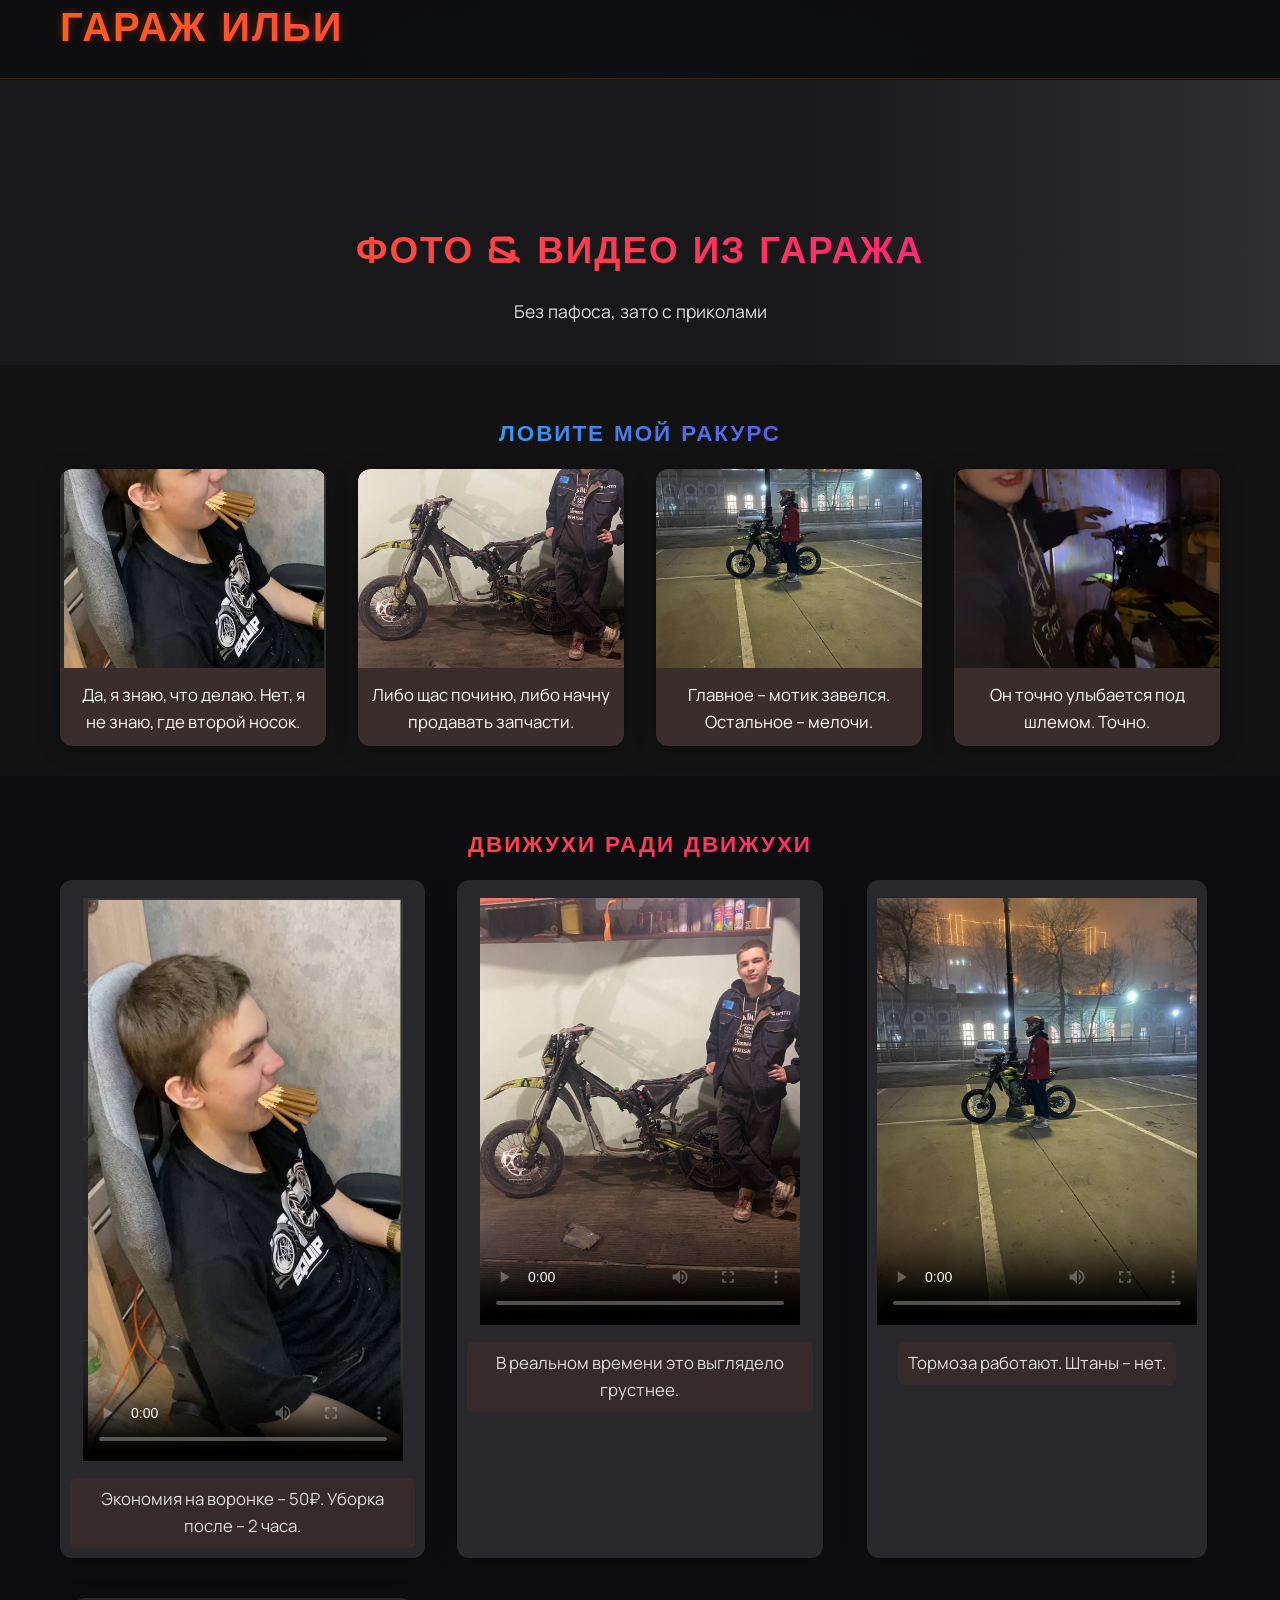
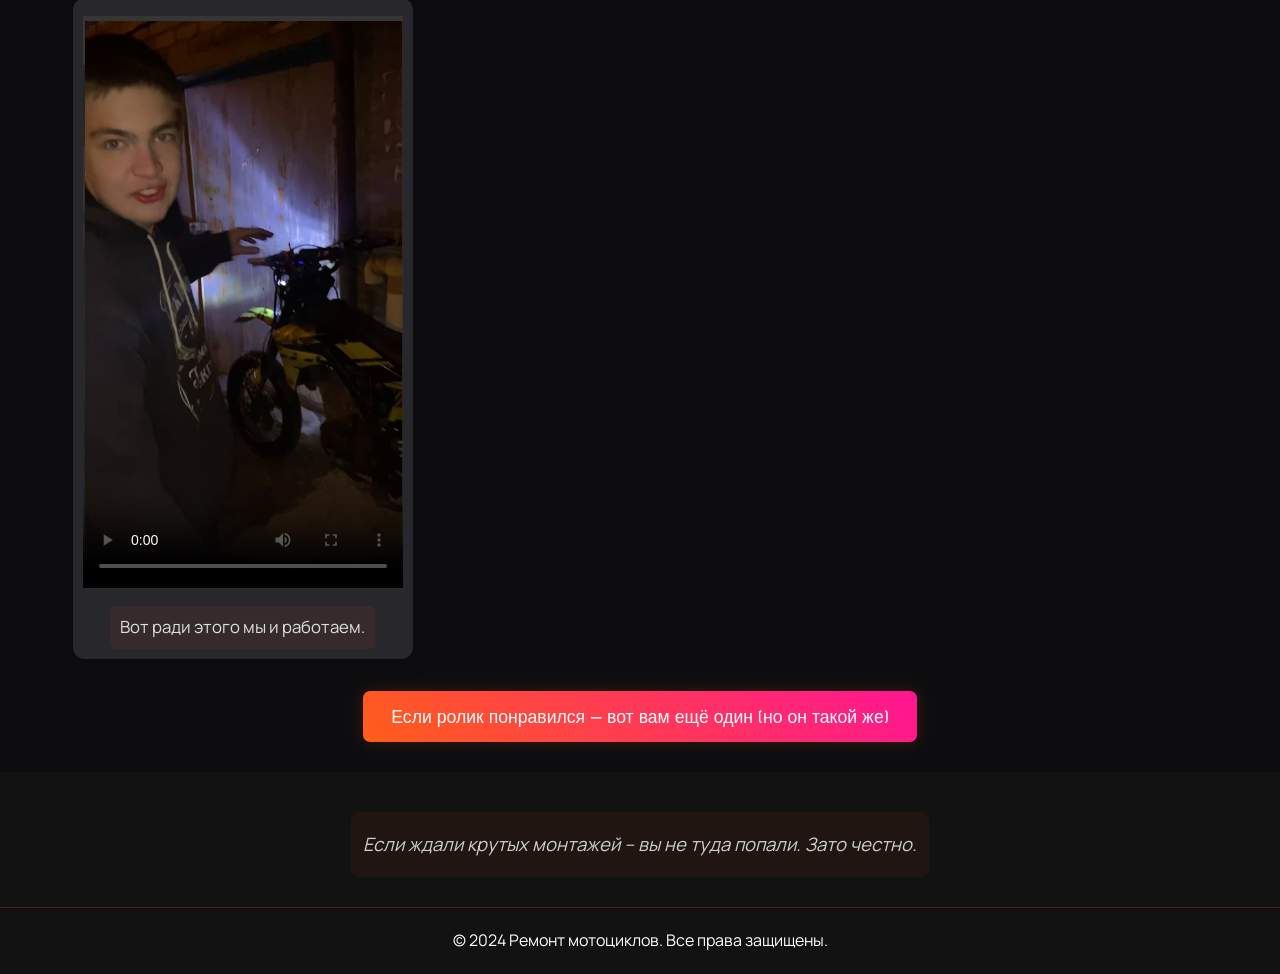
==== commit e76c5e43: "Update garage.html" ====
--- a/garage.html
+++ b/garage.html
@@ -57,28 +57,28 @@
                 <div class="video-grid">
                     <div class="video-item">
                         <div class="video-wrapper">
-                            <video src="Videos/video1.MOV" controls poster="Img/photo1.jpg" width="320"></video>
+                            <video src="Videos/video1.mp4" controls poster="Img/photo1.jpg" width="320"></video>
                             <button class="custom-play-btn" aria-label="Воспроизвести видео"><i class="fas fa-play"></i></button>
                         </div>
                         <div class="video-caption">Экономия на воронке – 50₽. Уборка после – 2 часа.</div>
                     </div>
                     <div class="video-item">
                         <div class="video-wrapper">
-                            <video src="Videos/video2.MOV" controls poster="Img/photo2.jpg" width="320"></video>
+                            <video src="Videos/video2.mp4" controls poster="Img/photo2.jpg" width="320"></video>
                             <button class="custom-play-btn" aria-label="Воспроизвести видео"><i class="fas fa-play"></i></button>
                         </div>
                         <div class="video-caption">В реальном времени это выглядело грустнее.</div>
                     </div>
                     <div class="video-item">
                         <div class="video-wrapper">
-                            <video src="Videos/video3.MOV" controls poster="Img/photo3.jpg" width="320"></video>
+                            <video src="Videos/video3.mp4" controls poster="Img/photo3.jpg" width="320"></video>
                             <button class="custom-play-btn" aria-label="Воспроизвести видео"><i class="fas fa-play"></i></button>
                         </div>
                         <div class="video-caption">Тормоза работают. Штаны – нет.</div>
                     </div>
                     <div class="video-item">
                         <div class="video-wrapper">
-                            <video src="Videos/video4.MOV" controls poster="Img/photo4.jpg" width="320"></video>
+                            <video src="Videos/video4.mp4" controls poster="Img/photo4.jpg" width="320"></video>
                             <button class="custom-play-btn" aria-label="Воспроизвести видео"><i class="fas fa-play"></i></button>
                         </div>
                         <div class="video-caption">Вот ради этого мы и работаем.</div>
@@ -100,4 +100,4 @@
     </footer>
     <script src="script.js"></script>
 </body>
-</html> +</html> 
